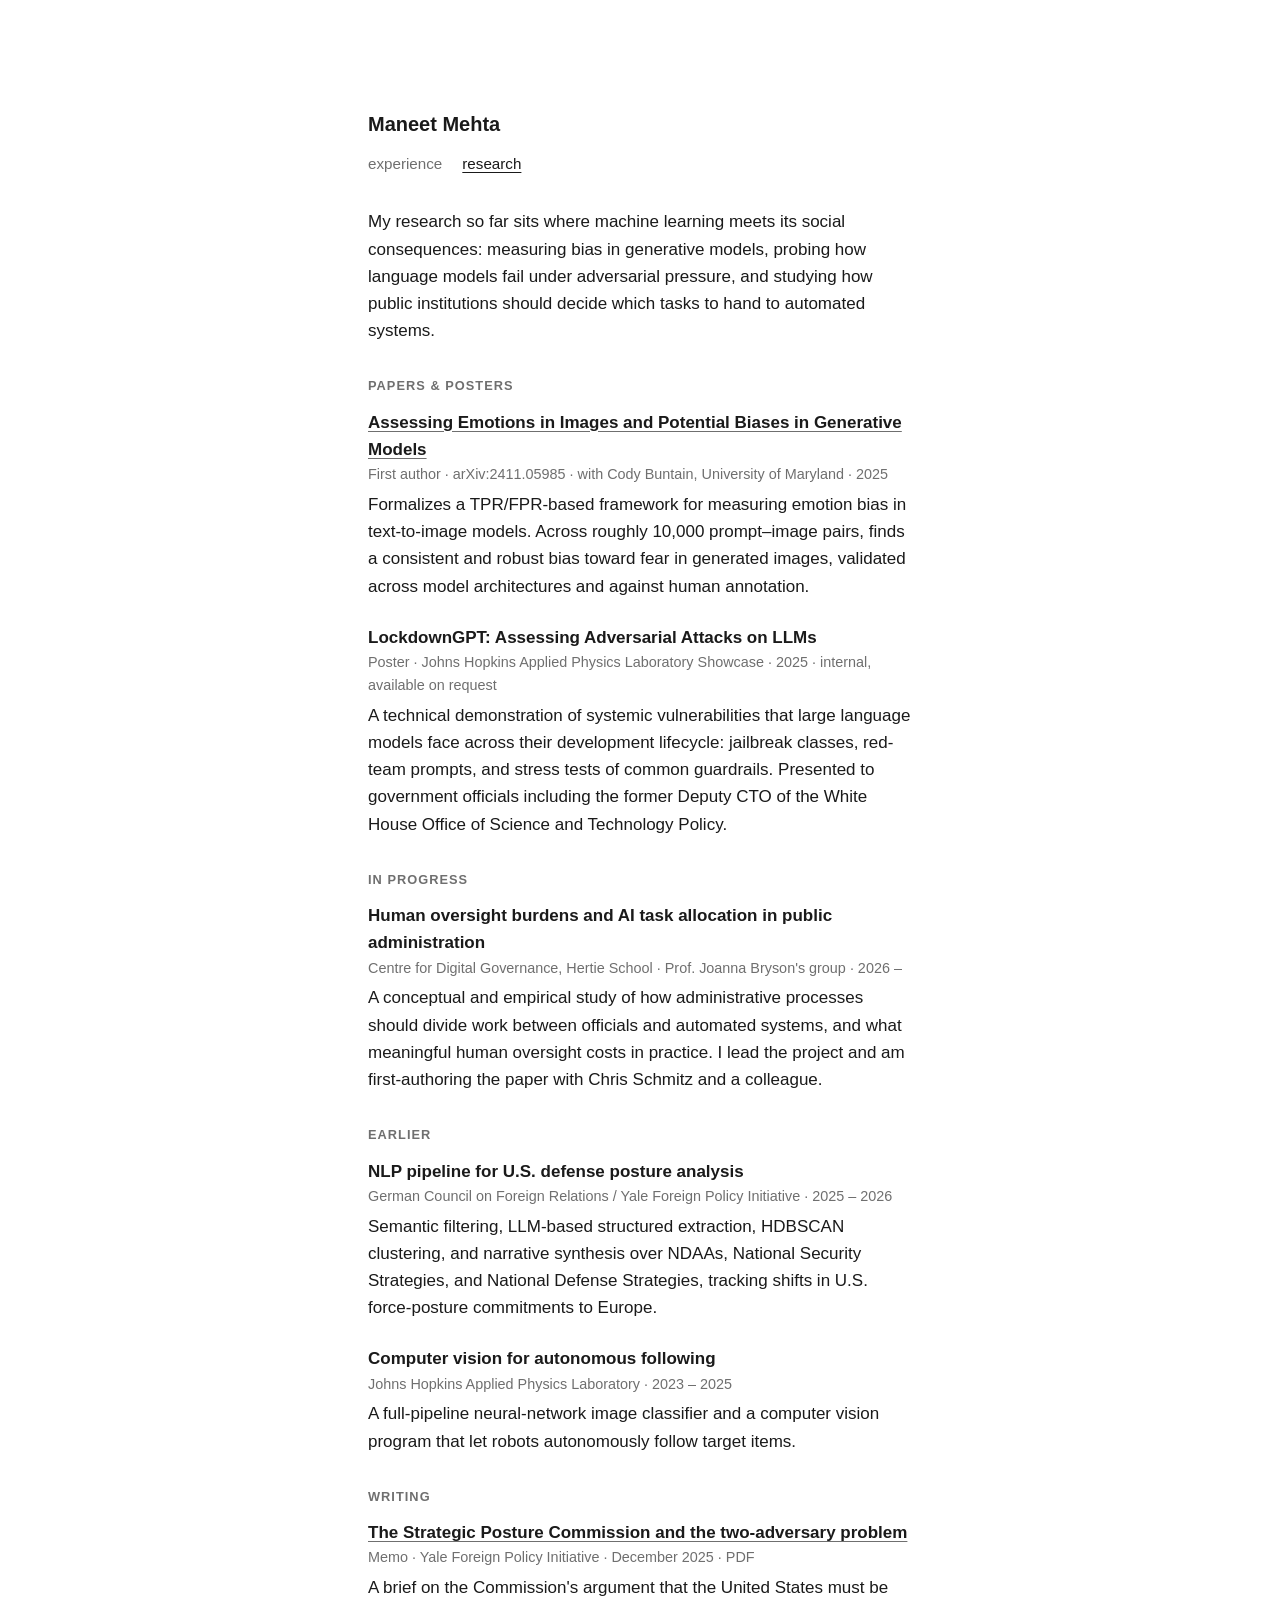
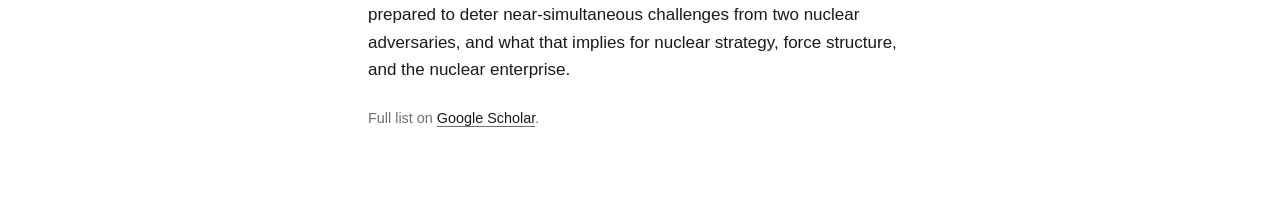
==== research.html @ 24d6efd4 "Rebuild as a single sparse page with an inline experience panel Match the reference layout more clos" ====
<!doctype html>
<html lang="en">
<head>
  <meta charset="utf-8">
  <meta name="viewport" content="width=device-width, initial-scale=1">
  <title>research · Maneet Mehta</title>
  <meta name="description" content="Research by Maneet Mehta on bias in generative image models, adversarial attacks on LLMs, AI task allocation in public administration, and NLP for defense policy analysis.">
  <link rel="stylesheet" href="style.css">
</head>
<body>
  <main class="page-shell">
    <section class="content-block page-content" aria-label="Research">
      <a class="site-title" href="index.html">Maneet Mehta</a>

      <nav class="section-nav" aria-label="Sections">
        <a class="section-button" href="index.html#experience">experience</a>
        <a class="section-button" href="research.html" aria-current="page">research</a>
      </nav>

      <p>My research so far sits where machine learning meets its social consequences: measuring bias in generative models, probing how language models fail under adversarial pressure, and studying how public institutions should decide which tasks to hand to automated systems.</p>

      <h2>Papers &amp; Posters</h2>
      <ul>
        <li>
          <div class="title"><a href="https://arxiv.org/abs/2411.05985">Assessing Emotions in Images and Potential Biases in Generative Models</a></div>
          <div class="meta">First author · arXiv:2411.05985 · with Cody Buntain, University of Maryland · 2025</div>
          <p>Formalizes a TPR/FPR-based framework for measuring emotion bias in text-to-image models. Across roughly 10,000 prompt–image pairs, finds a consistent and robust bias toward fear in generated images, validated across model architectures and against human annotation.</p>
        </li>
        <li>
          <div class="title">LockdownGPT: Assessing Adversarial Attacks on LLMs</div>
          <div class="meta">Poster · Johns Hopkins Applied Physics Laboratory Showcase · 2025 · internal, available on request</div>
          <p>A technical demonstration of systemic vulnerabilities that large language models face across their development lifecycle: jailbreak classes, red-team prompts, and stress tests of common guardrails. Presented to government officials including the former Deputy CTO of the White House Office of Science and Technology Policy.</p>
        </li>
      </ul>

      <h2>In Progress</h2>
      <ul>
        <li>
          <div class="title">Human oversight burdens and AI task allocation in public administration</div>
          <div class="meta">Centre for Digital Governance, Hertie School · Prof. Joanna Bryson's group · 2026 –</div>
          <p>A conceptual and empirical study of how administrative processes should divide work between officials and automated systems, and what meaningful human oversight costs in practice. I lead the project and am first-authoring the paper with Chris Schmitz and a colleague.</p>
        </li>
      </ul>

      <h2>Earlier</h2>
      <ul>
        <li>
          <div class="title">NLP pipeline for U.S. defense posture analysis</div>
          <div class="meta">German Council on Foreign Relations / Yale Foreign Policy Initiative · 2025 – 2026</div>
          <p>Semantic filtering, LLM-based structured extraction, HDBSCAN clustering, and narrative synthesis over NDAAs, National Security Strategies, and National Defense Strategies, tracking shifts in U.S. force-posture commitments to Europe.</p>
        </li>
        <li>
          <div class="title">Computer vision for autonomous following</div>
          <div class="meta">Johns Hopkins Applied Physics Laboratory · 2023 – 2025</div>
          <p>A full-pipeline neural-network image classifier and a computer vision program that let robots autonomously follow target items.</p>
        </li>
      </ul>

      <h2>Writing</h2>
      <ul>
        <li>
          <div class="title"><a href="yfpi-report.pdf">The Strategic Posture Commission and the two-adversary problem</a></div>
          <div class="meta">Memo · Yale Foreign Policy Initiative · December 2025 · PDF</div>
          <p>A brief on the Commission's argument that the United States must be prepared to deter near-simultaneous challenges from two nuclear adversaries, and what that implies for nuclear strategy, force structure, and the nuclear enterprise.</p>
        </li>
      </ul>

      <p class="meta">Full list on <a href="https://scholar.google.com/citations?user=KrhZ-4UAAAAJ&amp;hl=en">Google Scholar</a>.</p>
    </section>
  </main>
</body>
</html>
---- style.css ----
:root {
  --bg: #ffffff;
  --fg: #1a1a1a;
  --muted: #6f6f6f;
  --rule: #e6e6e6;
  --link: #1a1a1a;
  color-scheme: light dark;
}
@media (prefers-color-scheme: dark) {
  :root { --bg: #141414; --fg: #ebebeb; --muted: #9a9a9a; --rule: #2e2e2e; --link: #ebebeb; }
}
* { box-sizing: border-box; }
html { -webkit-text-size-adjust: 100%; }
body {
  margin: 0;
  background: var(--bg);
  color: var(--fg);
  font-family: -apple-system, BlinkMacSystemFont, "Segoe UI", Helvetica, Arial, sans-serif;
  font-size: 17px;
  line-height: 1.6;
}
.page-shell {
  min-height: 100vh;
  display: flex;
  justify-content: center;
  padding: clamp(3rem, 12vh, 8rem) 1.25rem 4rem;
}
.content-block { width: 100%; max-width: 34rem; }

.site-title {
  display: inline-block;
  font: inherit;
  font-size: 1.25rem;
  font-weight: 600;
  color: var(--fg);
  text-decoration: none;
  margin: 0 0 0.75rem;
}
a.site-title:hover { text-decoration: underline; text-underline-offset: 0.2em; }

.section-nav { display: flex; flex-wrap: wrap; gap: 0 1.25rem; margin-bottom: 2rem; }
.section-button {
  font: inherit;
  font-size: 0.95rem;
  color: var(--muted);
  background: none;
  border: 0;
  padding: 0;
  cursor: pointer;
  text-decoration: none;
}
.section-button:hover, .section-button[aria-expanded="true"], .section-button[aria-current="page"] {
  color: var(--fg);
  text-decoration: underline;
  text-underline-offset: 0.2em;
}

.bio-copy p { margin: 0 0 1.1rem; }
.bio-link {
  font: inherit;
  color: var(--link);
  background: none;
  border: 0;
  padding: 0;
  cursor: pointer;
  text-decoration: underline;
  text-underline-offset: 0.18em;
  text-decoration-color: var(--muted);
}
.bio-link:hover { text-decoration-color: var(--fg); }

.links { display: flex; flex-wrap: wrap; gap: 0 1.25rem; margin-top: 2rem; font-size: 0.95rem; }
.links a, .contact-link {
  font: inherit;
  color: var(--muted);
  background: none;
  border: 0;
  padding: 0;
  cursor: pointer;
  text-decoration: none;
}
.links a:hover, .contact-link:hover { color: var(--fg); text-decoration: underline; text-underline-offset: 0.2em; }
.contact-link-wrap { position: relative; }
.contact-link-wrap .copied {
  position: absolute;
  left: 0;
  top: 1.5rem;
  font-size: 0.8rem;
  color: var(--muted);
  white-space: nowrap;
}

/* Experience panel */
.experience-panel { margin: 0 0 2.25rem; }
.experience-panel[hidden] { display: none; }
.experience-panel h2 {
  font-size: 0.8rem;
  font-weight: 600;
  letter-spacing: 0.08em;
  text-transform: uppercase;
  color: var(--muted);
  margin: 1.5rem 0 0.6rem;
}
.experience-panel h2:first-child { margin-top: 0; }
.experience-panel ul { list-style: none; margin: 0; padding: 0; }
.experience-panel li { margin: 0 0 0.75rem; }
.experience-panel .role { display: flex; flex-wrap: wrap; justify-content: space-between; gap: 0 1rem; align-items: baseline; }
.experience-panel .role .when { color: var(--muted); font-size: 0.9rem; white-space: nowrap; }
.experience-panel .org { color: var(--muted); font-size: 0.95rem; }
.experience-panel .note { font-size: 0.95rem; margin: 0.15rem 0 0; }
.experience-panel .pdf { font-size: 0.95rem; margin-top: 1.5rem; }
.experience-panel a { color: var(--fg); text-decoration: underline; text-underline-offset: 0.18em; text-decoration-color: var(--muted); }
.experience-panel a:hover { text-decoration-color: var(--fg); }

/* Secondary pages */
.page-content h1 { font-size: 1.25rem; font-weight: 600; margin: 0 0 1.5rem; }
.page-content h2 {
  font-size: 0.8rem; font-weight: 600; letter-spacing: 0.08em; text-transform: uppercase;
  color: var(--muted); margin: 2rem 0 0.75rem;
}
.page-content p { margin: 0 0 1rem; }
.page-content ul { list-style: none; margin: 0; padding: 0; }
.page-content li { margin: 0 0 1.5rem; }
.page-content .title { font-weight: 600; }
.page-content .meta { color: var(--muted); font-size: 0.9rem; margin-bottom: 0.3rem; }
.page-content li a, .page-content p a { color: var(--fg); text-decoration: underline; text-underline-offset: 0.18em; text-decoration-color: var(--muted); }
.page-content li a:hover, .page-content p a:hover { text-decoration-color: var(--fg); }

@media (max-width: 480px) {
  body { font-size: 16px; }
  .experience-panel .role .when { white-space: normal; }
}
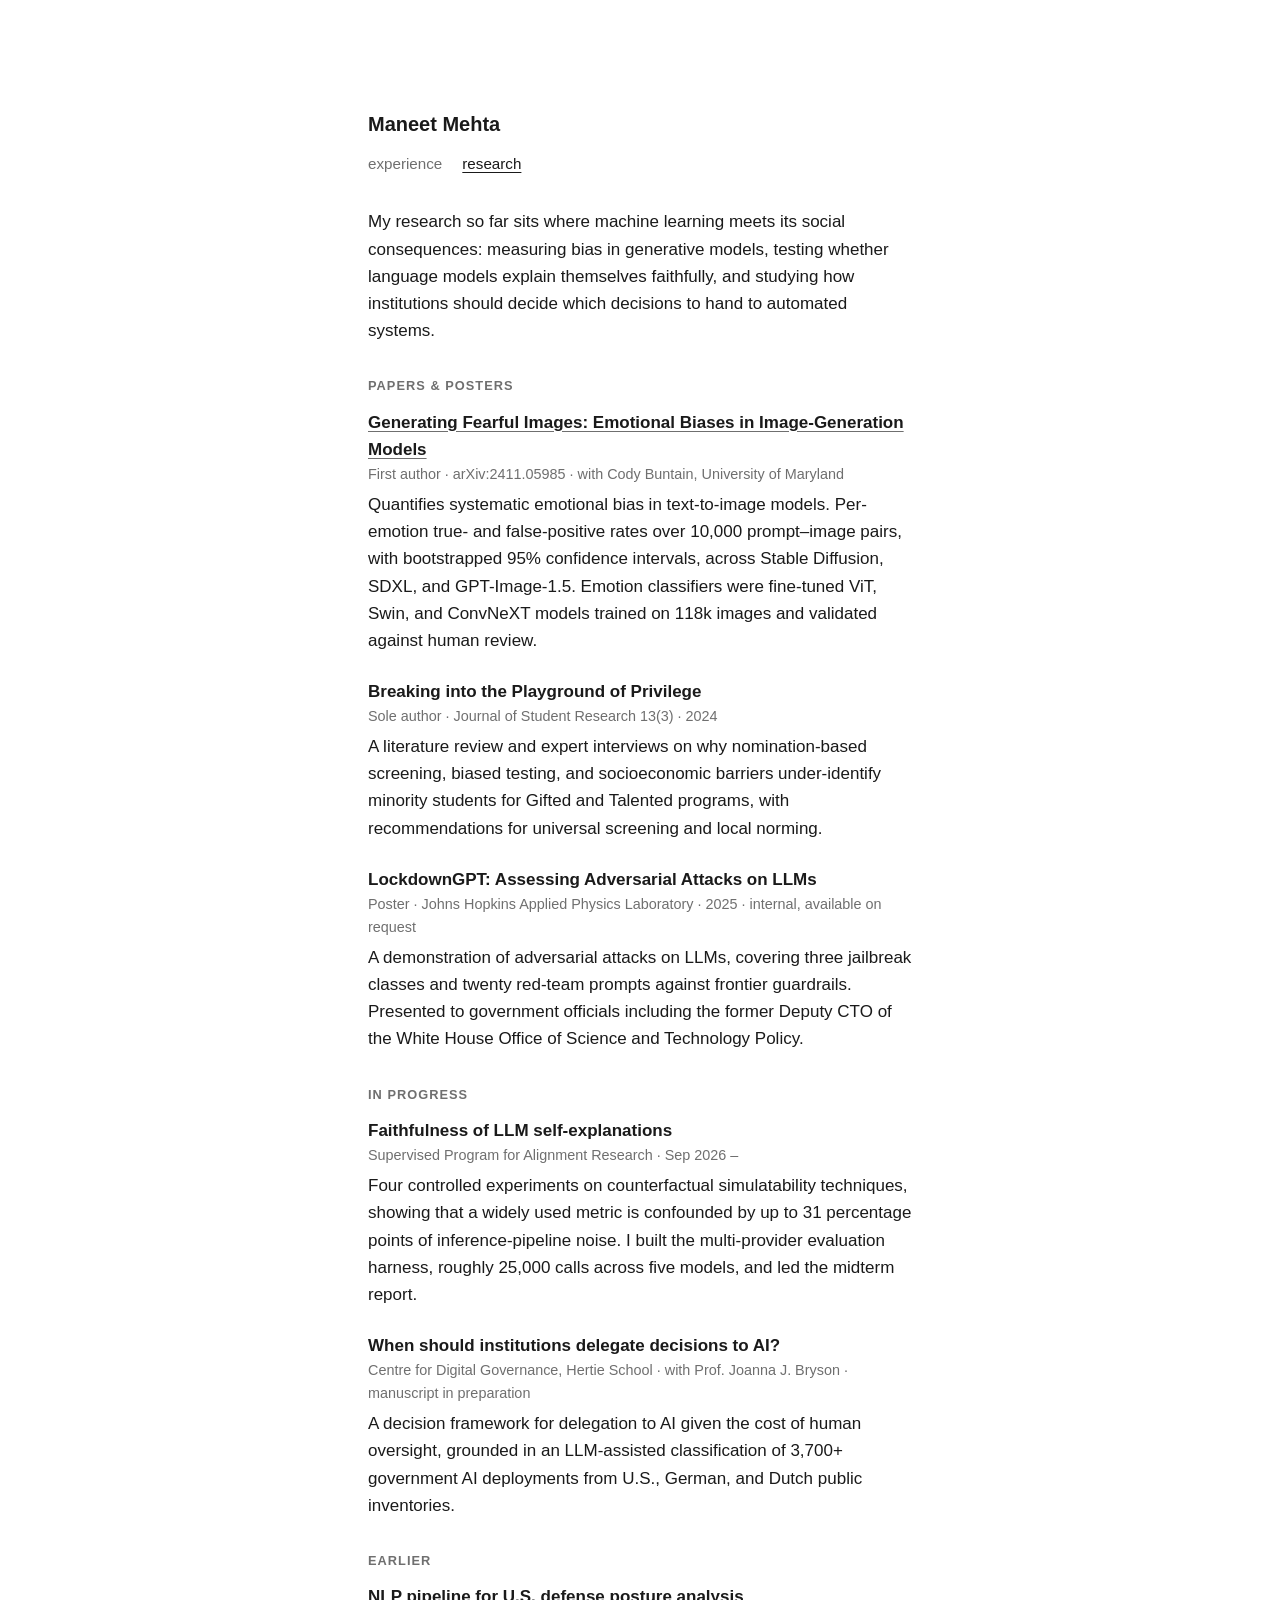
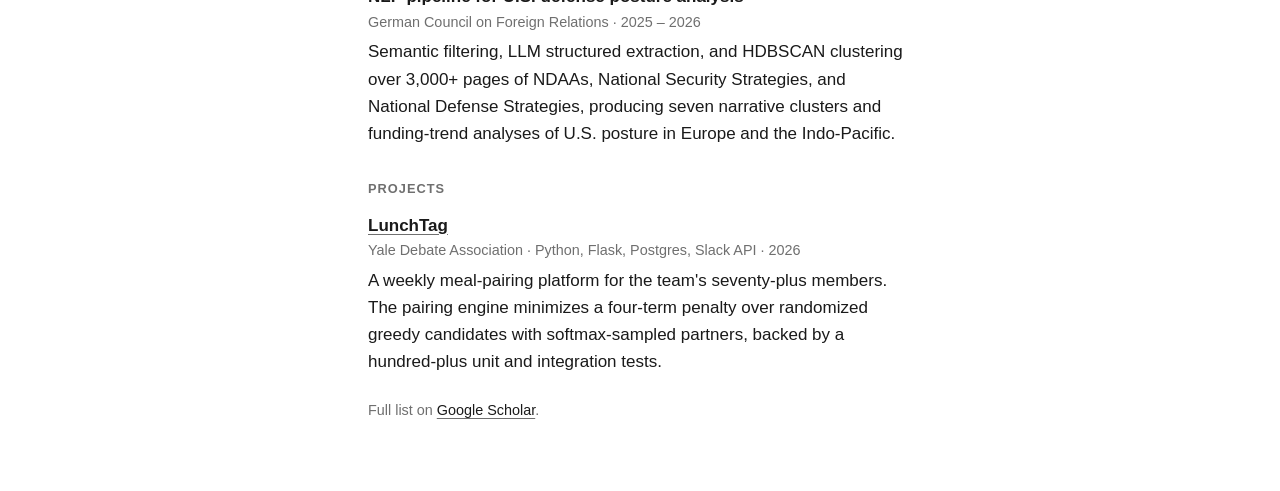
==== commit 6e325cef: "Update experience, bio, and research from November 2026 résumés Add the SPAR research fellowship, Ya" ====
--- a/research.html
+++ b/research.html
@@ -4,7 +4,7 @@
   <meta charset="utf-8">
   <meta name="viewport" content="width=device-width, initial-scale=1">
   <title>research · Maneet Mehta</title>
-  <meta name="description" content="Research by Maneet Mehta on bias in generative image models, adversarial attacks on LLMs, AI task allocation in public administration, and NLP for defense policy analysis.">
+  <meta name="description" content="Research by Maneet Mehta on LLM explanation faithfulness, emotional bias in image-generation models, AI delegation in public administration, and NLP for defense policy analysis.">
   <link rel="stylesheet" href="style.css">
 </head>
 <body>
@@ -17,28 +17,38 @@
         <a class="section-button" href="research.html" aria-current="page">research</a>
       </nav>
 
-      <p>My research so far sits where machine learning meets its social consequences: measuring bias in generative models, probing how language models fail under adversarial pressure, and studying how public institutions should decide which tasks to hand to automated systems.</p>
+      <p>My research so far sits where machine learning meets its social consequences: measuring bias in generative models, testing whether language models explain themselves faithfully, and studying how institutions should decide which decisions to hand to automated systems.</p>
 
       <h2>Papers &amp; Posters</h2>
       <ul>
         <li>
-          <div class="title"><a href="https://arxiv.org/abs/2411.05985">Assessing Emotions in Images and Potential Biases in Generative Models</a></div>
-          <div class="meta">First author · arXiv:2411.05985 · with Cody Buntain, University of Maryland · 2025</div>
-          <p>Formalizes a TPR/FPR-based framework for measuring emotion bias in text-to-image models. Across roughly 10,000 prompt–image pairs, finds a consistent and robust bias toward fear in generated images, validated across model architectures and against human annotation.</p>
+          <div class="title"><a href="https://arxiv.org/abs/2411.05985">Generating Fearful Images: Emotional Biases in Image-Generation Models</a></div>
+          <div class="meta">First author · arXiv:2411.05985 · with Cody Buntain, University of Maryland</div>
+          <p>Quantifies systematic emotional bias in text-to-image models. Per-emotion true- and false-positive rates over 10,000 prompt–image pairs, with bootstrapped 95% confidence intervals, across Stable Diffusion, SDXL, and GPT-Image-1.5. Emotion classifiers were fine-tuned ViT, Swin, and ConvNeXT models trained on 118k images and validated against human review.</p>
+        </li>
+        <li>
+          <div class="title">Breaking into the Playground of Privilege</div>
+          <div class="meta">Sole author · Journal of Student Research 13(3) · 2024</div>
+          <p>A literature review and expert interviews on why nomination-based screening, biased testing, and socioeconomic barriers under-identify minority students for Gifted and Talented programs, with recommendations for universal screening and local norming.</p>
         </li>
         <li>
           <div class="title">LockdownGPT: Assessing Adversarial Attacks on LLMs</div>
-          <div class="meta">Poster · Johns Hopkins Applied Physics Laboratory Showcase · 2025 · internal, available on request</div>
-          <p>A technical demonstration of systemic vulnerabilities that large language models face across their development lifecycle: jailbreak classes, red-team prompts, and stress tests of common guardrails. Presented to government officials including the former Deputy CTO of the White House Office of Science and Technology Policy.</p>
+          <div class="meta">Poster · Johns Hopkins Applied Physics Laboratory · 2025 · internal, available on request</div>
+          <p>A demonstration of adversarial attacks on LLMs, covering three jailbreak classes and twenty red-team prompts against frontier guardrails. Presented to government officials including the former Deputy CTO of the White House Office of Science and Technology Policy.</p>
         </li>
       </ul>
 
       <h2>In Progress</h2>
       <ul>
         <li>
-          <div class="title">Human oversight burdens and AI task allocation in public administration</div>
-          <div class="meta">Centre for Digital Governance, Hertie School · Prof. Joanna Bryson's group · 2026 –</div>
-          <p>A conceptual and empirical study of how administrative processes should divide work between officials and automated systems, and what meaningful human oversight costs in practice. I lead the project and am first-authoring the paper with Chris Schmitz and a colleague.</p>
+          <div class="title">Faithfulness of LLM self-explanations</div>
+          <div class="meta">Supervised Program for Alignment Research · Sep 2026 –</div>
+          <p>Four controlled experiments on counterfactual simulatability techniques, showing that a widely used metric is confounded by up to 31 percentage points of inference-pipeline noise. I built the multi-provider evaluation harness, roughly 25,000 calls across five models, and led the midterm report.</p>
+        </li>
+        <li>
+          <div class="title">When should institutions delegate decisions to AI?</div>
+          <div class="meta">Centre for Digital Governance, Hertie School · with Prof. Joanna J. Bryson · manuscript in preparation</div>
+          <p>A decision framework for delegation to AI given the cost of human oversight, grounded in an LLM-assisted classification of 3,700+ government AI deployments from U.S., German, and Dutch public inventories.</p>
         </li>
       </ul>
 
@@ -46,22 +56,17 @@
       <ul>
         <li>
           <div class="title">NLP pipeline for U.S. defense posture analysis</div>
-          <div class="meta">German Council on Foreign Relations / Yale Foreign Policy Initiative · 2025 – 2026</div>
-          <p>Semantic filtering, LLM-based structured extraction, HDBSCAN clustering, and narrative synthesis over NDAAs, National Security Strategies, and National Defense Strategies, tracking shifts in U.S. force-posture commitments to Europe.</p>
-        </li>
-        <li>
-          <div class="title">Computer vision for autonomous following</div>
-          <div class="meta">Johns Hopkins Applied Physics Laboratory · 2023 – 2025</div>
-          <p>A full-pipeline neural-network image classifier and a computer vision program that let robots autonomously follow target items.</p>
+          <div class="meta">German Council on Foreign Relations · 2025 – 2026</div>
+          <p>Semantic filtering, LLM structured extraction, and HDBSCAN clustering over 3,000+ pages of NDAAs, National Security Strategies, and National Defense Strategies, producing seven narrative clusters and funding-trend analyses of U.S. posture in Europe and the Indo-Pacific.</p>
         </li>
       </ul>
 
-      <h2>Writing</h2>
+      <h2>Projects</h2>
       <ul>
         <li>
-          <div class="title"><a href="yfpi-report.pdf">The Strategic Posture Commission and the two-adversary problem</a></div>
-          <div class="meta">Memo · Yale Foreign Policy Initiative · December 2025 · PDF</div>
-          <p>A brief on the Commission's argument that the United States must be prepared to deter near-simultaneous challenges from two nuclear adversaries, and what that implies for nuclear strategy, force structure, and the nuclear enterprise.</p>
+          <div class="title"><a href="https://lunchtag.yaledebate.org">LunchTag</a></div>
+          <div class="meta">Yale Debate Association · Python, Flask, Postgres, Slack API · 2026</div>
+          <p>A weekly meal-pairing platform for the team's seventy-plus members. The pairing engine minimizes a four-term penalty over randomized greedy candidates with softmax-sampled partners, backed by a hundred-plus unit and integration tests.</p>
         </li>
       </ul>
 
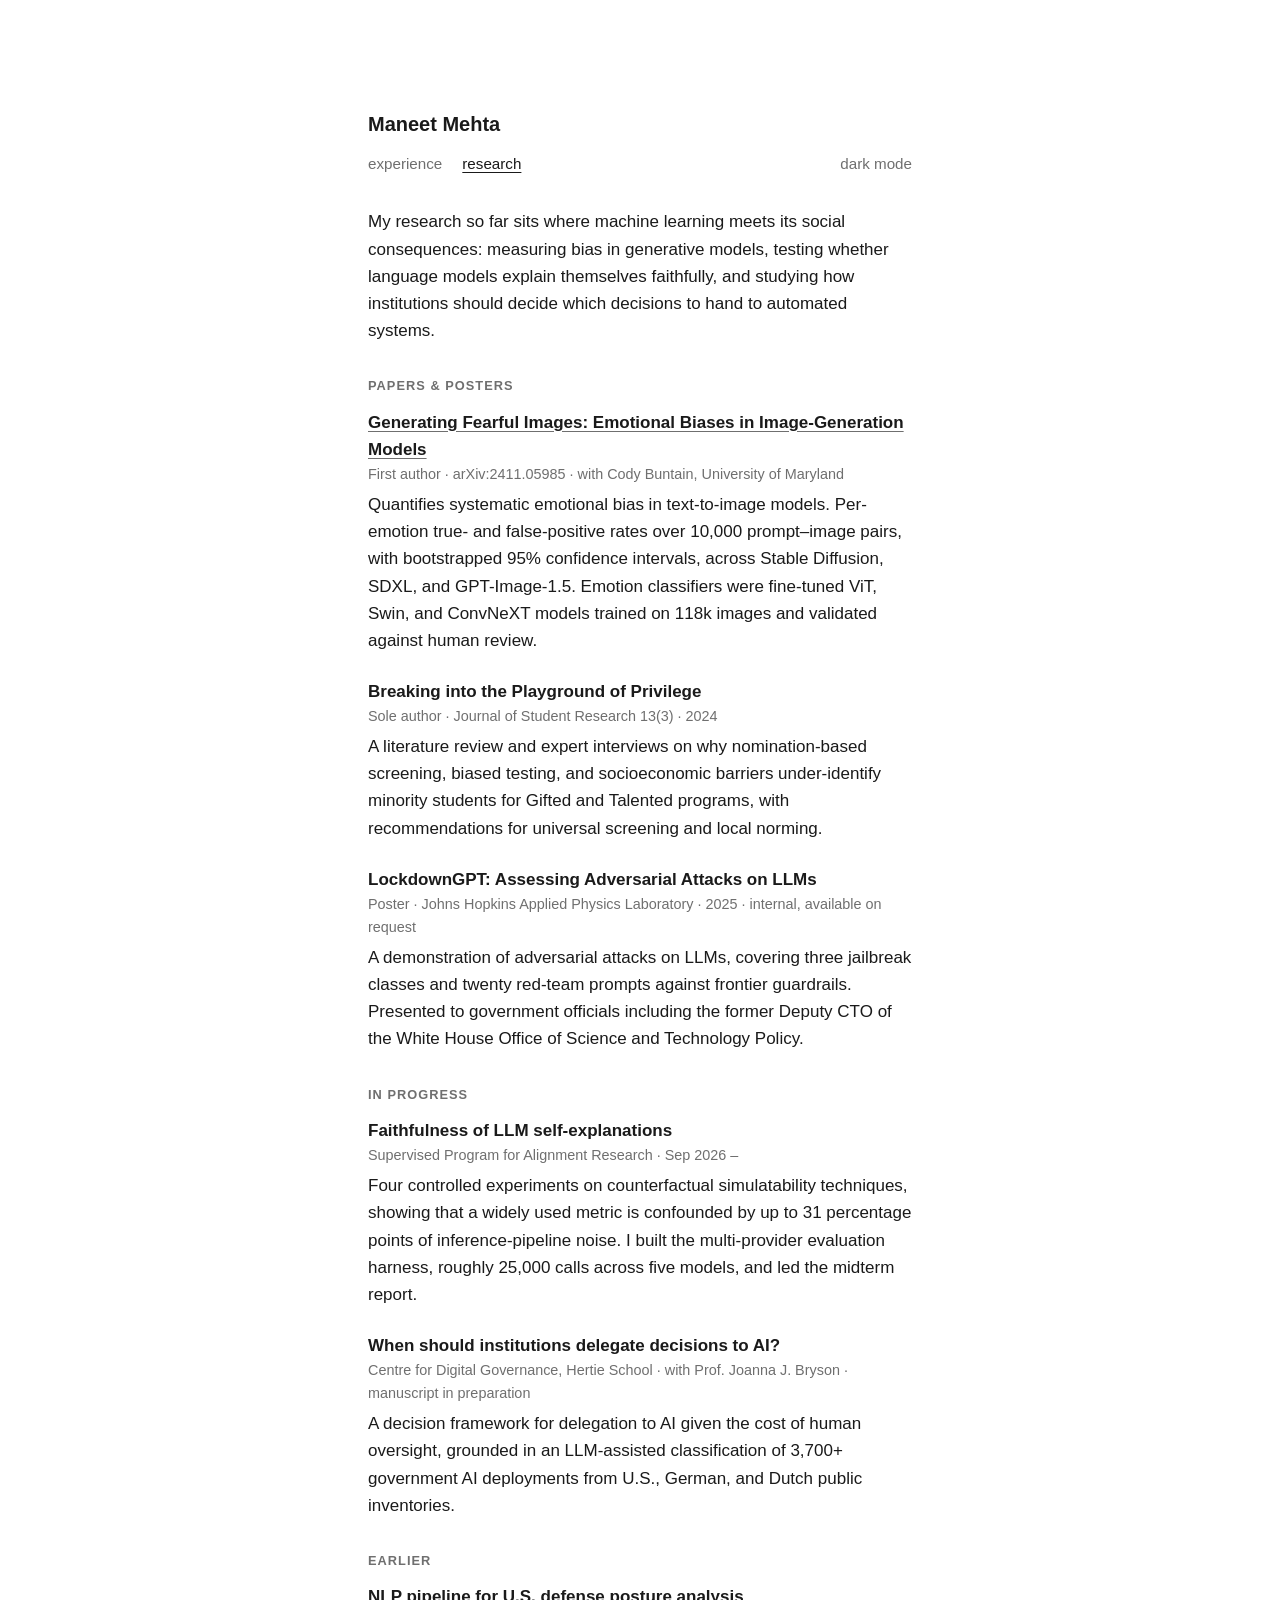
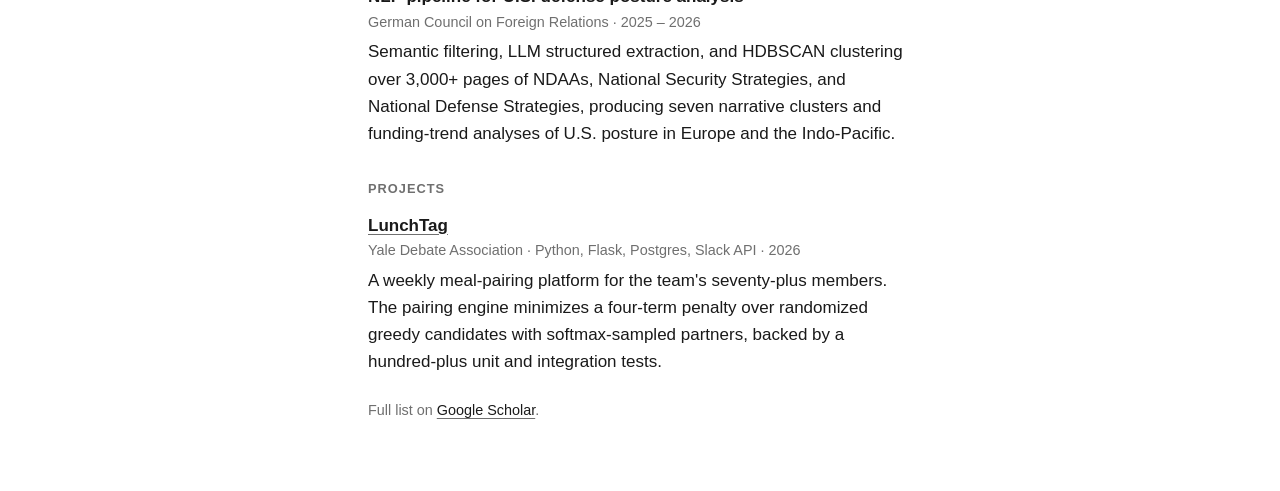
==== commit 6a74c3a8: "Add a dark/light mode toggle Co-Authored-By: Claude Fable 5.1 <noreply@anthropic.com> Claude-Session" ====
--- a/research.html
+++ b/research.html
@@ -6,6 +6,14 @@
   <title>research · Maneet Mehta</title>
   <meta name="description" content="Research by Maneet Mehta on LLM explanation faithfulness, emotional bias in image-generation models, AI delegation in public administration, and NLP for defense policy analysis.">
   <link rel="stylesheet" href="style.css">
+  <script>
+    (function () {
+      try {
+        var t = localStorage.getItem('theme');
+        if (t === 'dark' || t === 'light') document.documentElement.setAttribute('data-theme', t);
+      } catch (e) {}
+    })();
+  </script>
 </head>
 <body>
   <main class="page-shell">
@@ -15,6 +23,7 @@
       <nav class="section-nav" aria-label="Sections">
         <a class="section-button" href="index.html#experience">experience</a>
         <a class="section-button" href="research.html" aria-current="page">research</a>
+        <button class="section-button theme-toggle" type="button" id="theme-toggle" aria-label="Toggle dark mode"><span class="when-light">dark mode</span><span class="when-dark">light mode</span></button>
       </nav>
 
       <p>My research so far sits where machine learning meets its social consequences: measuring bias in generative models, testing whether language models explain themselves faithfully, and studying how institutions should decide which decisions to hand to automated systems.</p>
@@ -73,5 +82,21 @@
       <p class="meta">Full list on <a href="https://scholar.google.com/citations?user=KrhZ-4UAAAAJ&amp;hl=en">Google Scholar</a>.</p>
     </section>
   </main>
+  <script>
+    (function () {
+      var btn = document.getElementById('theme-toggle');
+      var root = document.documentElement;
+      function current() {
+        var t = root.getAttribute('data-theme');
+        if (t) return t;
+        return window.matchMedia && window.matchMedia('(prefers-color-scheme: dark)').matches ? 'dark' : 'light';
+      }
+      btn.addEventListener('click', function () {
+        var next = current() === 'dark' ? 'light' : 'dark';
+        root.setAttribute('data-theme', next);
+        try { localStorage.setItem('theme', next); } catch (e) {}
+      });
+    })();
+  </script>
 </body>
 </html>
--- a/style.css
+++ b/style.css
@@ -7,8 +7,9 @@
   color-scheme: light dark;
 }
 @media (prefers-color-scheme: dark) {
-  :root { --bg: #141414; --fg: #ebebeb; --muted: #9a9a9a; --rule: #2e2e2e; --link: #ebebeb; }
+  :root:not([data-theme="light"]) { --bg: #141414; --fg: #ebebeb; --muted: #9a9a9a; --rule: #2e2e2e; --link: #ebebeb; }
 }
+:root[data-theme="dark"] { --bg: #141414; --fg: #ebebeb; --muted: #9a9a9a; --rule: #2e2e2e; --link: #ebebeb; }
 * { box-sizing: border-box; }
 html { -webkit-text-size-adjust: 100%; }
 body {
@@ -38,7 +39,16 @@
 }
 a.site-title:hover { text-decoration: underline; text-underline-offset: 0.2em; }
 
-.section-nav { display: flex; flex-wrap: wrap; gap: 0 1.25rem; margin-bottom: 2rem; }
+.section-nav { display: flex; flex-wrap: wrap; align-items: baseline; gap: 0 1.25rem; margin-bottom: 2rem; }
+.theme-toggle { margin-left: auto; }
+.theme-toggle .when-dark { display: none; }
+:root[data-theme="dark"] .theme-toggle .when-dark { display: inline; }
+:root[data-theme="dark"] .theme-toggle .when-light { display: none; }
+@media (prefers-color-scheme: dark) {
+  :root:not([data-theme="light"]) .theme-toggle .when-dark { display: inline; }
+  :root:not([data-theme="light"]) .theme-toggle .when-light { display: none; }
+}
+.avatar { display: block; width: 72px; height: 72px; border-radius: 50%; object-fit: cover; margin: 0 0 1rem; }
 .section-button {
   font: inherit;
   font-size: 0.95rem;
@@ -109,6 +119,8 @@
 .experience-panel .org { color: var(--muted); font-size: 0.95rem; }
 .experience-panel .note { font-size: 0.95rem; margin: 0.15rem 0 0; }
 .experience-panel .pdf { font-size: 0.95rem; margin-top: 1.5rem; }
+.experience-panel .pdf.top { margin: 0 0 1.25rem; }
+.experience-panel .pdf.top + h2 { margin-top: 0; }
 .experience-panel a { color: var(--fg); text-decoration: underline; text-underline-offset: 0.18em; text-decoration-color: var(--muted); }
 .experience-panel a:hover { text-decoration-color: var(--fg); }
 
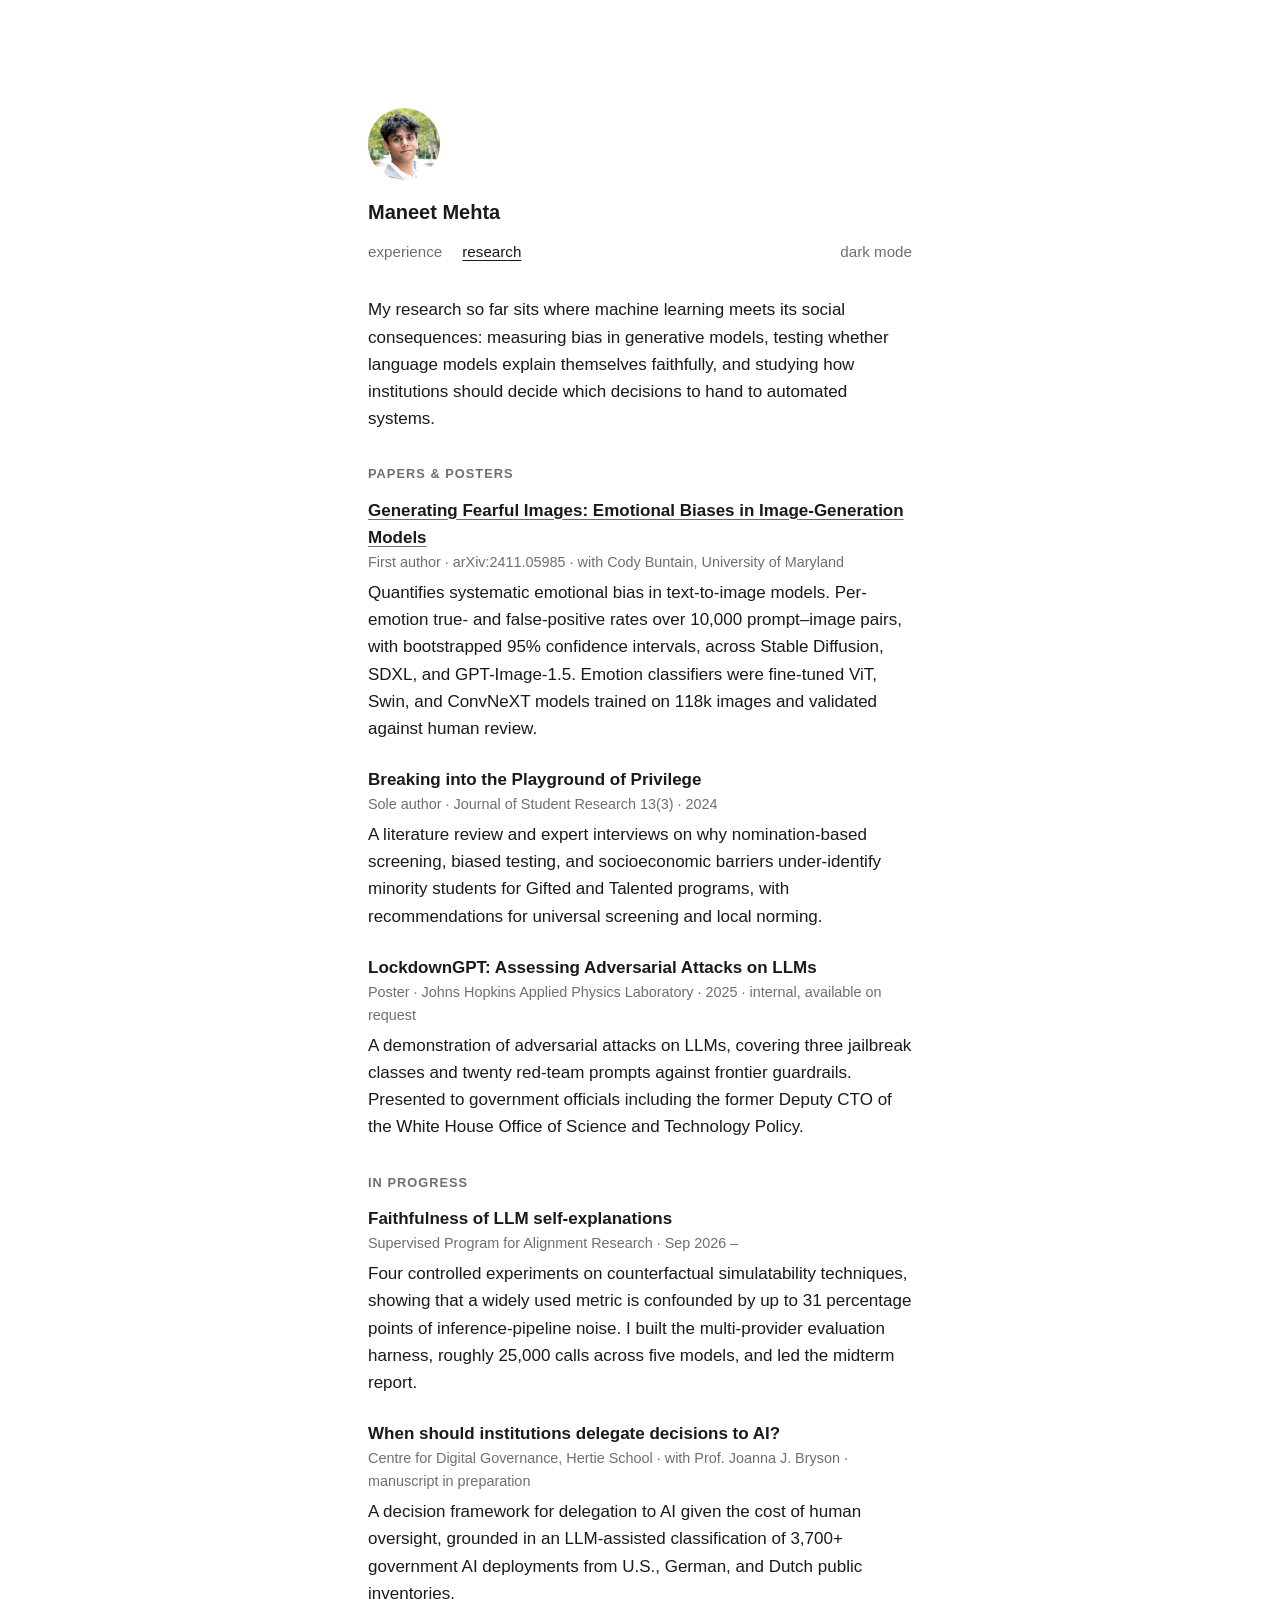
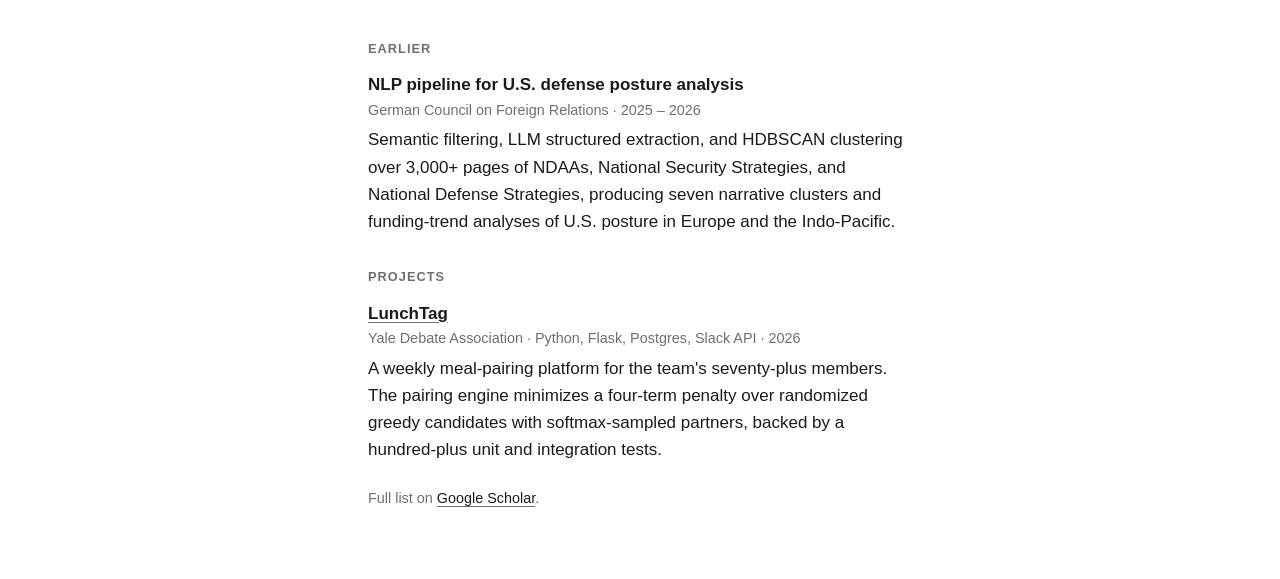
==== commit 05f9c574: "Add profile photo, rewrite the about copy, and link Goodreads Co-Authored-By: Claude Fable 5.1 <nore" ====
--- a/research.html
+++ b/research.html
@@ -18,6 +18,7 @@
 <body>
   <main class="page-shell">
     <section class="content-block page-content" aria-label="Research">
+      <img class="avatar" src="me.jpg" alt="Maneet Mehta" width="72" height="72">
       <a class="site-title" href="index.html">Maneet Mehta</a>
 
       <nav class="section-nav" aria-label="Sections">
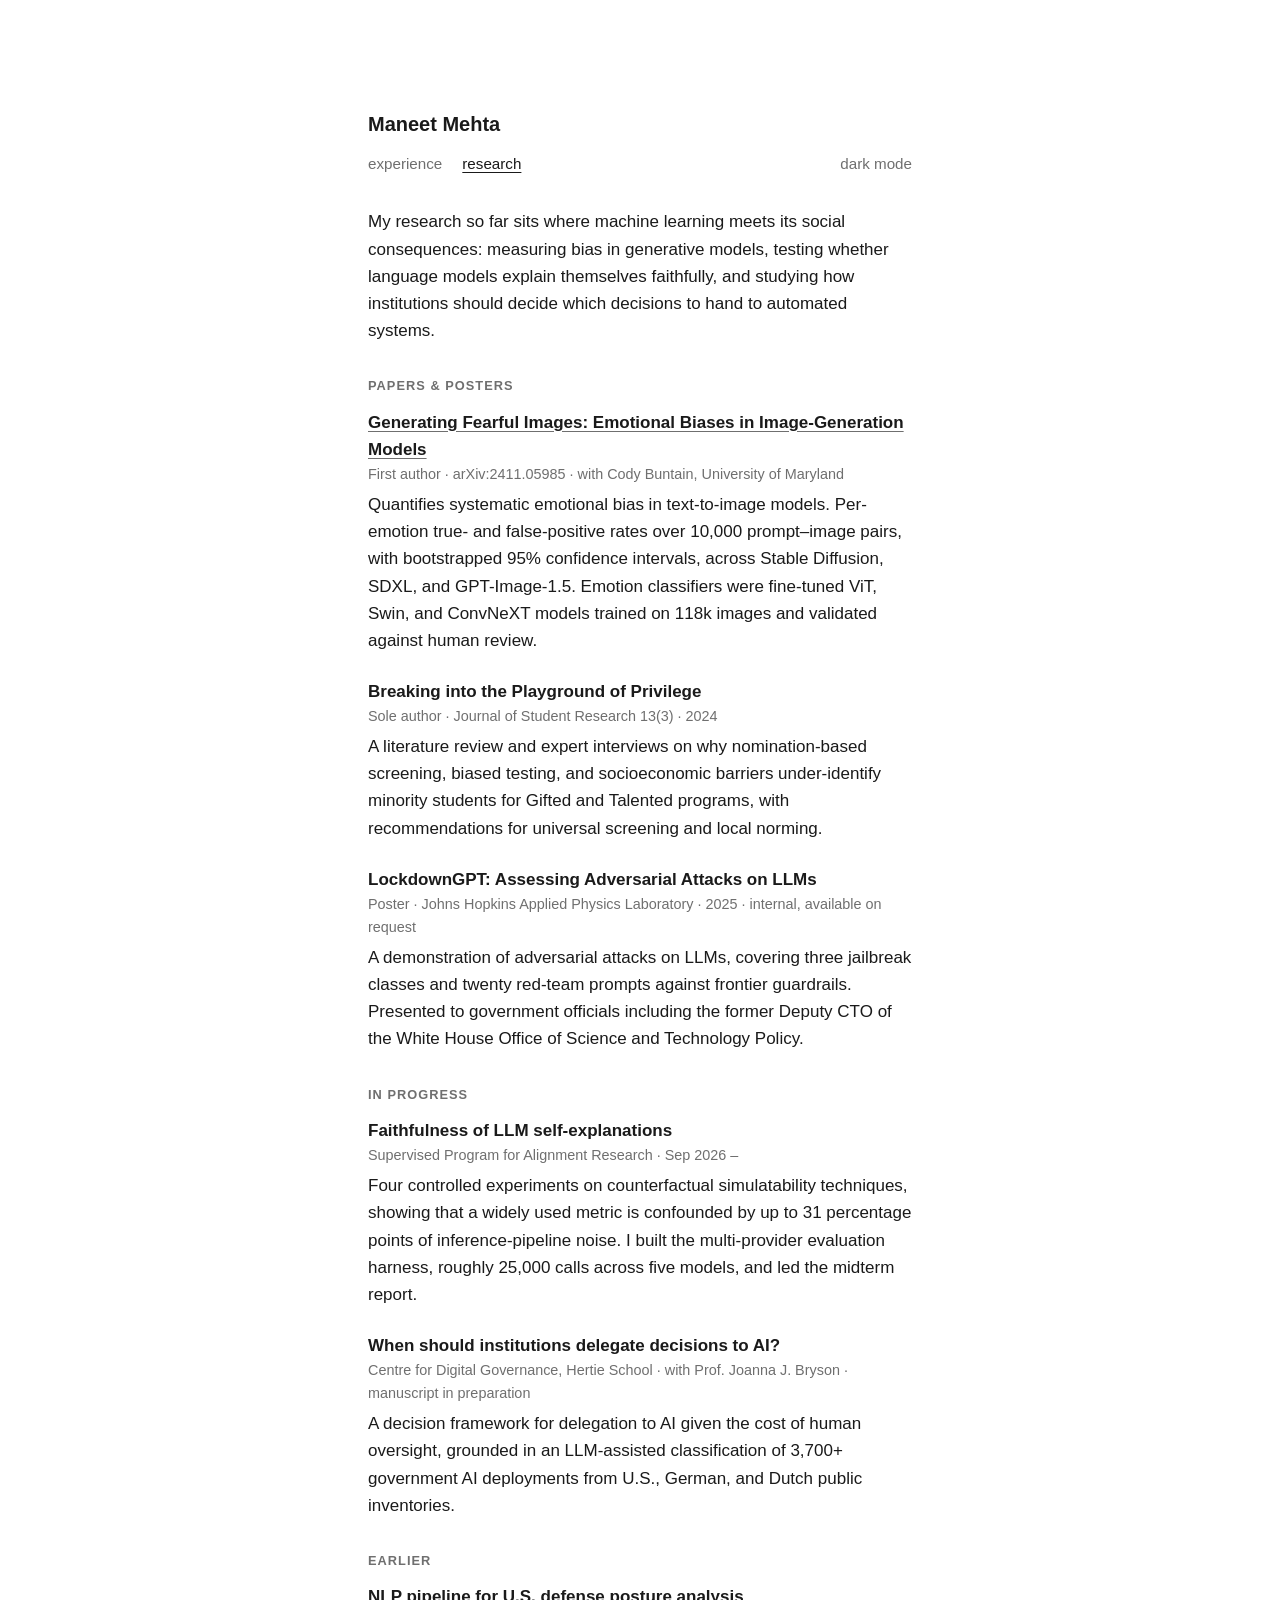
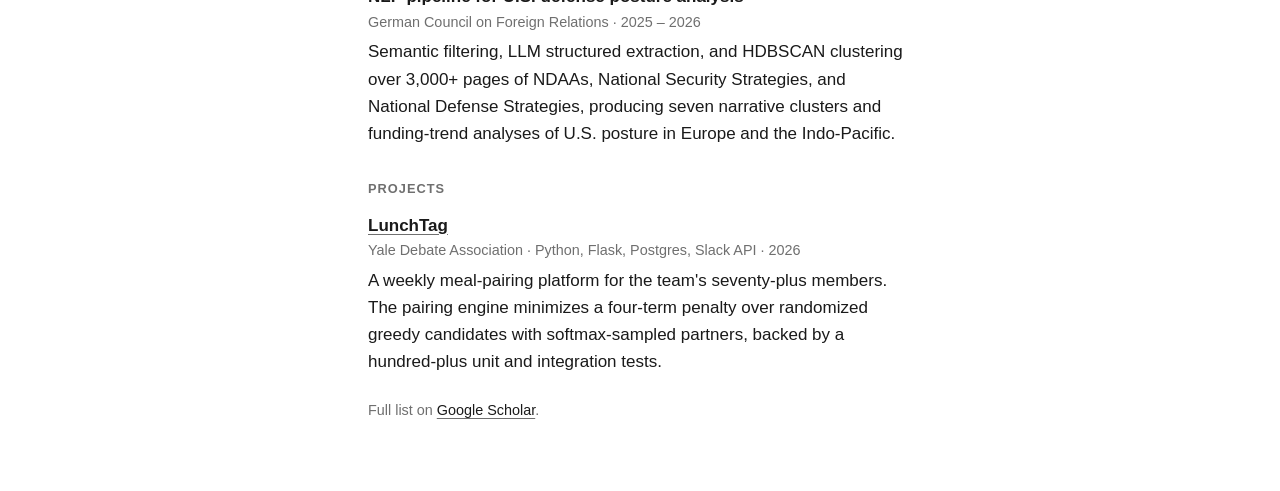
==== commit be7452ec: "Two-column home page: bio beside a glance list and current reading Co-Authored-By: Claude Fable 5.1 " ====
--- a/research.html
+++ b/research.html
@@ -6,6 +6,7 @@
   <title>research · Maneet Mehta</title>
   <meta name="description" content="Research by Maneet Mehta on LLM explanation faithfulness, emotional bias in image-generation models, AI delegation in public administration, and NLP for defense policy analysis.">
   <link rel="stylesheet" href="style.css">
+  <script defer src="/admin/script.js" data-website-id="610bdaa4-f3b0-4583-9d52-71aa1efa586b"></script>
   <script>
     (function () {
       try {
@@ -18,7 +19,6 @@
 <body>
   <main class="page-shell">
     <section class="content-block page-content" aria-label="Research">
-      <img class="avatar" src="me.jpg" alt="Maneet Mehta" width="72" height="72">
       <a class="site-title" href="index.html">Maneet Mehta</a>
 
       <nav class="section-nav" aria-label="Sections">
--- a/style.css
+++ b/style.css
@@ -27,6 +27,7 @@
   padding: clamp(3rem, 12vh, 8rem) 1.25rem 4rem;
 }
 .content-block { width: 100%; max-width: 34rem; }
+.content-block.wide { max-width: 52rem; }
 
 .site-title {
   display: inline-block;
@@ -48,7 +49,29 @@
   :root:not([data-theme="light"]) .theme-toggle .when-dark { display: inline; }
   :root:not([data-theme="light"]) .theme-toggle .when-light { display: none; }
 }
-.avatar { display: block; width: 72px; height: 72px; border-radius: 50%; object-fit: cover; margin: 0 0 1rem; }
+.avatar { display: block; width: 120px; height: 120px; border-radius: 50%; object-fit: cover; margin: 0 0 1.25rem; }
+
+/* Two-column home layout: bio + links on the left, glance + reading on the right */
+.columns { display: grid; grid-template-columns: minmax(0, 1fr) 15rem; gap: 2.5rem; align-items: start; }
+.sidebar { font-size: 0.95rem; }
+.sidebar h2 { font-size: 0.8rem; font-weight: 600; letter-spacing: 0.08em; text-transform: uppercase; color: var(--muted); margin: 0 0 0.6rem; }
+.sidebar hr { border: 0; border-top: 1px solid var(--rule); margin: 1.4rem 0; }
+.sidebar ul { list-style: none; margin: 0; padding: 0; }
+.sidebar li { position: relative; padding-left: 1rem; margin: 0 0 0.4rem; line-height: 1.45; }
+.sidebar li::before { content: ""; position: absolute; left: 0; top: 0.62em; width: 5px; height: 5px; border-radius: 50%; background: var(--muted); }
+.reading li { margin-bottom: 0.6rem; }
+.reading .more { margin-top: 0.8rem; }
+.reading .more::before { display: none; }
+.reading .more { padding-left: 0; }
+.reading .more a { color: var(--muted); text-decoration: none; }
+.reading .more a:hover { color: var(--fg); text-decoration: underline; }
+.reading .by { display: block; color: var(--muted); font-size: 0.85rem; }
+.reading a { color: var(--fg); text-decoration: underline; text-underline-offset: 0.18em; text-decoration-color: var(--muted); }
+.reading a:hover { text-decoration-color: var(--fg); }
+@media (max-width: 720px) {
+  .columns { grid-template-columns: 1fr; gap: 2rem; }
+  .sidebar { border-top: 1px solid var(--rule); padding-top: 1.5rem; }
+}
 .section-button {
   font: inherit;
   font-size: 0.95rem;
